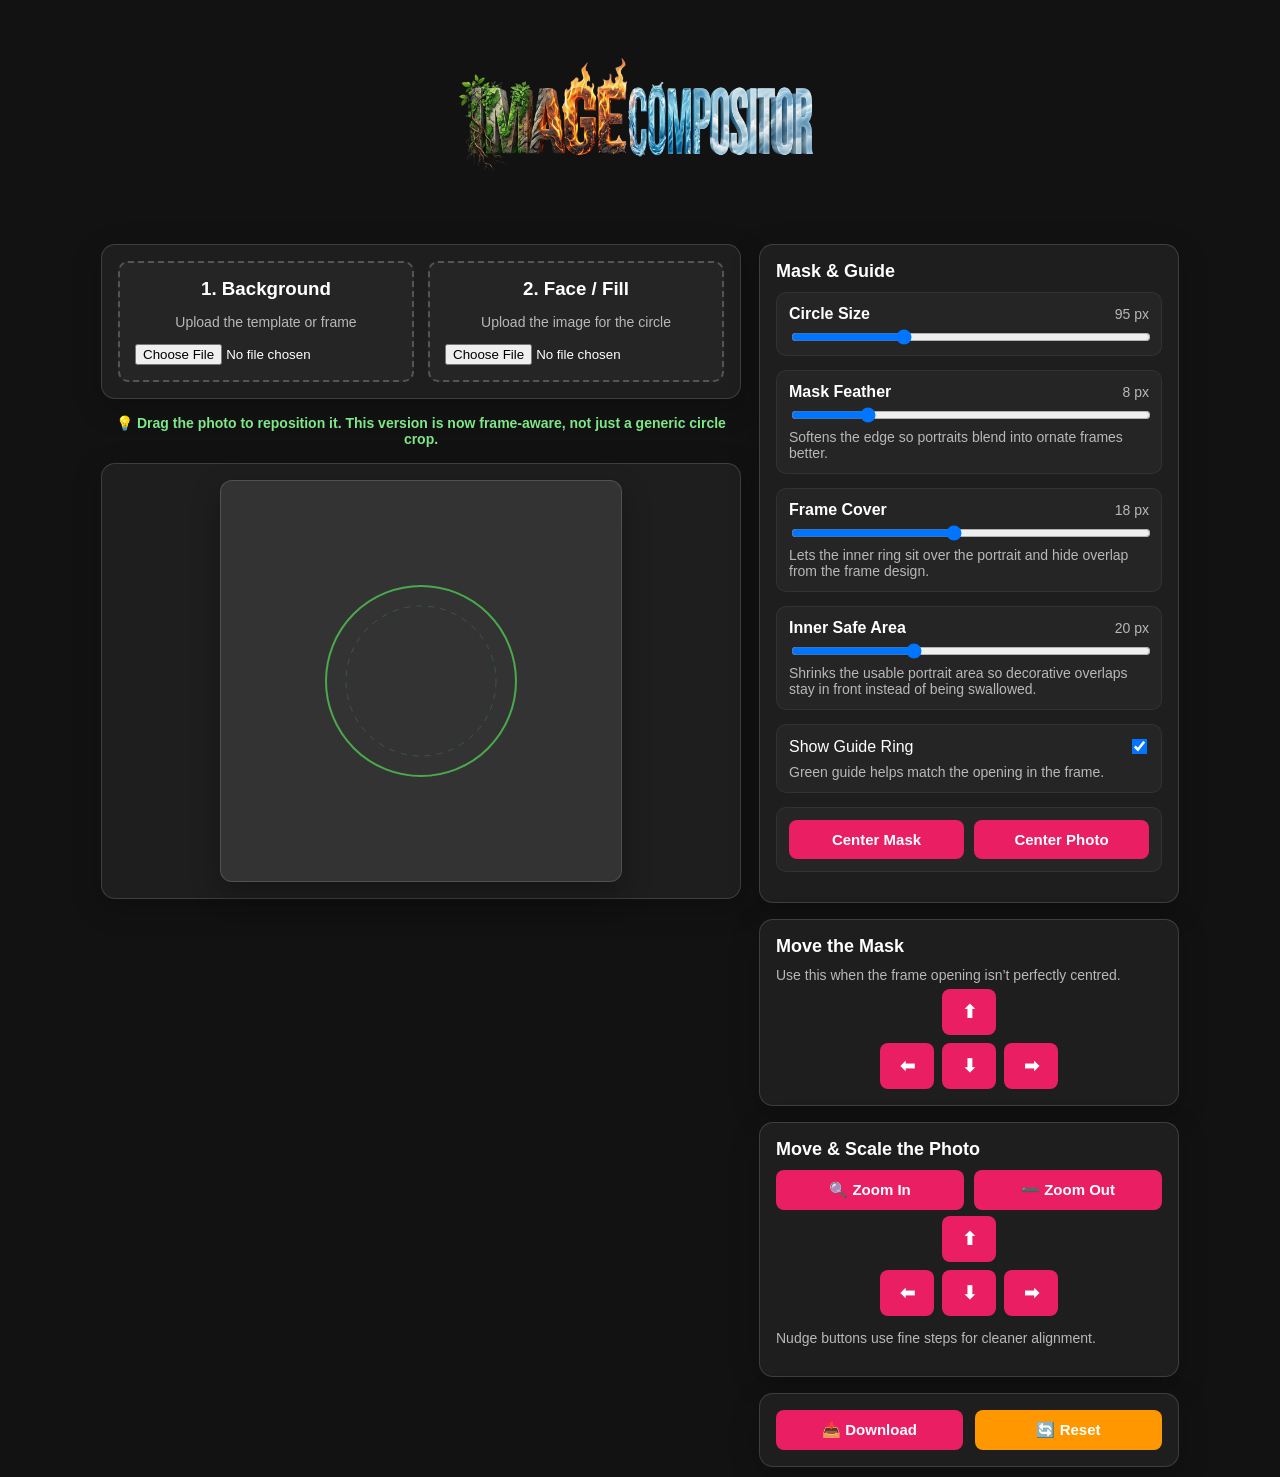
==== index.html @ a96f0858 "Add inner safe area control for decorative frame overlap" ====
<!DOCTYPE html>
<html lang="en">
<head>
    <meta charset="UTF-8">
    <meta name="viewport" content="width=device-width, initial-scale=1.0, maximum-scale=1.0, user-scalable=no">
    <title>Image Compositor</title>

    <link rel="manifest" href="manifest.json">
    <meta name="theme-color" content="#121212">
    <link rel="apple-touch-icon" href="logo.png">

    <style>
        :root {
            --bg: #121212;
            --panel: #1e1e1e;
            --panel-2: #252525;
            --text: #ffffff;
            --muted: #b8b8b8;
            --accent: #e91e63;
            --accent-2: #ff9800;
            --line: rgba(255,255,255,0.14);
            --guide: rgba(76, 175, 80, 0.95);
            --guide-soft: rgba(76, 175, 80, 0.35);
        }

        * { box-sizing: border-box; }

        body {
            background-color: var(--bg);
            color: var(--text);
            display: flex;
            flex-direction: column;
            align-items: center;
            margin: 10px;
            font-family: Arial, sans-serif;
            overflow-x: hidden;
        }

        .logo {
            width: 90%;
            max-width: 400px;
            margin-bottom: 16px;
        }

        .container {
            display: flex;
            justify-content: center;
            flex-wrap: wrap;
            width: 100%;
            max-width: 1100px;
            gap: 18px;
            align-items: flex-start;
        }

        .left-column,
        .right-column {
            display: flex;
            flex-direction: column;
            gap: 16px;
            width: 100%;
        }

        .left-column { max-width: 640px; }
        .right-column { max-width: 420px; }

        .panel {
            background: var(--panel);
            border: 1px solid var(--line);
            border-radius: 14px;
            padding: 16px;
            width: 100%;
            box-shadow: 0 8px 30px rgba(0,0,0,0.22);
        }

        .upload-grid {
            display: grid;
            grid-template-columns: 1fr;
            gap: 14px;
        }

        @media (min-width: 700px) {
            .upload-grid {
                grid-template-columns: 1fr 1fr;
            }
        }

        .upload-box {
            border: 2px dashed rgba(255,255,255,0.22);
            padding: 15px;
            text-align: center;
            background-color: var(--panel-2);
            border-radius: 10px;
        }

        .upload-box h3 { margin: 0 0 8px; }

        .upload-box p,
        .helper,
        .value-label,
        .status-line {
            font-size: 14px;
            color: var(--muted);
        }

        .tip {
            color: #7ee787;
            font-size: 14px;
            font-weight: bold;
            text-align: center;
            margin: 0;
        }

        .canvas-wrap {
            display: flex;
            justify-content: center;
            align-items: center;
        }

        canvas {
            border: 1px solid rgba(255,255,255,0.15);
            background-color: #333;
            max-width: 100%;
            height: auto;
            touch-action: none;
            border-radius: 12px;
            box-shadow: 0 12px 30px rgba(0,0,0,0.3);
        }

        .section-title {
            margin: 0 0 10px;
            font-size: 18px;
        }

        .control-group {
            display: flex;
            flex-direction: column;
            gap: 8px;
            margin-bottom: 14px;
            background: var(--panel-2);
            border-radius: 10px;
            padding: 12px;
            border: 1px solid rgba(255,255,255,0.06);
        }

        .control-header {
            display: flex;
            align-items: center;
            justify-content: space-between;
            gap: 12px;
        }

        .control-header label { font-weight: bold; }

        input[type="range"] {
            width: 100%;
            height: 8px;
            background: #555;
            outline: none;
            border-radius: 4px;
        }

        button {
            background-color: var(--accent);
            color: white;
            border: none;
            padding: 11px 16px;
            cursor: pointer;
            border-radius: 8px;
            font-size: 15px;
            font-weight: bold;
            transition: background-color 0.2s, transform 0.05s;
            touch-action: manipulation;
        }

        button:hover { background-color: #d81b60; }
        button:active { transform: translateY(1px); }

        #resetBtn { background-color: var(--accent-2); }
        #resetBtn:hover { background-color: #fb8c00; }

        .button-grid {
            display: grid;
            grid-template-columns: repeat(2, minmax(0, 1fr));
            gap: 10px;
        }

        .movement-pad {
            display: flex;
            flex-direction: column;
            align-items: center;
            gap: 8px;
            margin-top: 6px;
        }

        .movement-row {
            display: flex;
            gap: 8px;
            align-items: center;
            justify-content: center;
        }

        .movement-pad button {
            min-width: 54px;
            padding: 12px 14px;
            font-size: 18px;
        }

        .small-actions {
            display: flex;
            gap: 10px;
            flex-wrap: wrap;
        }

        .small-actions button {
            flex: 1;
            min-width: 120px;
        }

        .toggle-row {
            display: flex;
            align-items: center;
            justify-content: space-between;
            gap: 12px;
        }

        .toggle-row input[type="checkbox"] { transform: scale(1.2); }

        .action-buttons {
            display: flex;
            flex-wrap: wrap;
            justify-content: center;
            gap: 12px;
            width: 100%;
        }

        .action-buttons button {
            flex: 1;
            min-width: 150px;
        }
    </style>
</head>
<body>
    <img src="logo.png" alt="Logo" class="logo" />

    <div class="container">
        <div class="left-column">
            <div class="panel">
                <div class="upload-grid">
                    <div class="upload-box">
                        <h3>1. Background</h3>
                        <p>Upload the template or frame</p>
                        <input type="file" id="templateUpload" accept="image/*" style="width: 100%;">
                    </div>
                    <div class="upload-box">
                        <h3>2. Face / Fill</h3>
                        <p>Upload the image for the circle</p>
                        <input type="file" id="overlayUpload" accept="image/*" style="width: 100%;">
                    </div>
                </div>
            </div>

            <p class="tip">💡 Drag the photo to reposition it. This version is now frame-aware, not just a generic circle crop.</p>

            <div class="panel canvas-wrap">
                <canvas id="imageCanvas" width="400" height="400"></canvas>
            </div>
        </div>

        <div class="right-column">
            <div class="panel">
                <h2 class="section-title">Mask & Guide</h2>

                <div class="control-group">
                    <div class="control-header">
                        <label for="maskRadiusSlider">Circle Size</label>
                        <span class="value-label" id="maskRadiusValue">95 px</span>
                    </div>
                    <input type="range" id="maskRadiusSlider" min="40" max="220" value="95">
                </div>

                <div class="control-group">
                    <div class="control-header">
                        <label for="featherSlider">Mask Feather</label>
                        <span class="value-label" id="featherValue">8 px</span>
                    </div>
                    <input type="range" id="featherSlider" min="0" max="40" value="8">
                    <div class="helper">Softens the edge so portraits blend into ornate frames better.</div>
                </div>

                <div class="control-group">
                    <div class="control-header">
                        <label for="frameInsetSlider">Frame Cover</label>
                        <span class="value-label" id="frameInsetValue">18 px</span>
                    </div>
                    <input type="range" id="frameInsetSlider" min="0" max="40" value="18">
                    <div class="helper">Lets the inner ring sit over the portrait and hide overlap from the frame design.</div>
                </div>

                <div class="control-group">
                    <div class="control-header">
                        <label for="safeInsetSlider">Inner Safe Area</label>
                        <span class="value-label" id="safeInsetValue">20 px</span>
                    </div>
                    <input type="range" id="safeInsetSlider" min="0" max="60" value="20">
                    <div class="helper">Shrinks the usable portrait area so decorative overlaps stay in front instead of being swallowed.</div>
                </div>

                <div class="control-group">
                    <div class="toggle-row">
                        <label for="showGuideToggle">Show Guide Ring</label>
                        <input type="checkbox" id="showGuideToggle" checked>
                    </div>
                    <div class="helper">Green guide helps match the opening in the frame.</div>
                </div>

                <div class="control-group">
                    <div class="small-actions">
                        <button id="centerMaskBtn">Center Mask</button>
                        <button id="centerImageBtn">Center Photo</button>
                    </div>
                </div>
            </div>

            <div class="panel">
                <h2 class="section-title">Move the Mask</h2>
                <div class="helper">Use this when the frame opening isn’t perfectly centred.</div>
                <div class="movement-pad">
                    <button data-mask-move="up">⬆</button>
                    <div class="movement-row">
                        <button data-mask-move="left">⬅</button>
                        <button data-mask-move="down">⬇</button>
                        <button data-mask-move="right">➡</button>
                    </div>
                </div>
            </div>

            <div class="panel">
                <h2 class="section-title">Move & Scale the Photo</h2>
                <div class="button-grid">
                    <button id="zoomInBtn">🔍 Zoom In</button>
                    <button id="zoomOutBtn">➖ Zoom Out</button>
                </div>
                <div class="movement-pad">
                    <button data-image-move="up">⬆</button>
                    <div class="movement-row">
                        <button data-image-move="left">⬅</button>
                        <button data-image-move="down">⬇</button>
                        <button data-image-move="right">➡</button>
                    </div>
                </div>
                <p class="status-line">Nudge buttons use fine steps for cleaner alignment.</p>
            </div>

            <div class="panel">
                <div class="action-buttons">
                    <button id="downloadBtn">📥 Download</button>
                    <button id="resetBtn">🔄 Reset</button>
                </div>
            </div>
        </div>
    </div>

    <script>
        const canvas = document.getElementById('imageCanvas');
        const context = canvas.getContext('2d');

        const templateUpload = document.getElementById('templateUpload');
        const overlayUpload = document.getElementById('overlayUpload');
        const downloadBtn = document.getElementById('downloadBtn');
        const resetBtn = document.getElementById('resetBtn');
        const zoomInBtn = document.getElementById('zoomInBtn');
        const zoomOutBtn = document.getElementById('zoomOutBtn');
        const maskRadiusSlider = document.getElementById('maskRadiusSlider');
        const featherSlider = document.getElementById('featherSlider');
        const frameInsetSlider = document.getElementById('frameInsetSlider');
        const safeInsetSlider = document.getElementById('safeInsetSlider');
        const showGuideToggle = document.getElementById('showGuideToggle');
        const centerMaskBtn = document.getElementById('centerMaskBtn');
        const centerImageBtn = document.getElementById('centerImageBtn');
        const maskRadiusValue = document.getElementById('maskRadiusValue');
        const featherValue = document.getElementById('featherValue');
        const frameInsetValue = document.getElementById('frameInsetValue');
        const safeInsetValue = document.getElementById('safeInsetValue');

        let templateImg = null;
        let overlayImg = null;
        let overlayPosition = { x: 0, y: 0 };
        let overlayScale = 1;
        let maskRadius = 95;
        let featherAmount = 8;
        let frameOverlayInset = 18;
        let safeInset = 20;
        let showGuide = true;
        let maskCenter = { x: canvas.width / 2, y: canvas.height / 2 };

        let isDraggingImage = false;
        let dragStartX = 0;
        let dragStartY = 0;

        const FINE_STEP = 4;
        const LARGE_STEP = 12;
        const MASK_STEP = 3;

        templateUpload.addEventListener('change', handleTemplateUpload);
        overlayUpload.addEventListener('change', handleOverlayUpload);
        downloadBtn.addEventListener('click', downloadImage);
        resetBtn.addEventListener('click', resetCanvas);
        zoomInBtn.addEventListener('click', () => zoomImage(1.06));
        zoomOutBtn.addEventListener('click', () => zoomImage(0.94));

        maskRadiusSlider.addEventListener('input', (e) => {
            maskRadius = parseInt(e.target.value, 10);
            updateReadouts();
            drawCanvas();
        });

        featherSlider.addEventListener('input', (e) => {
            featherAmount = parseInt(e.target.value, 10);
            updateReadouts();
            drawCanvas();
        });

        frameInsetSlider.addEventListener('input', (e) => {
            frameOverlayInset = parseInt(e.target.value, 10);
            updateReadouts();
            drawCanvas();
        });

        safeInsetSlider.addEventListener('input', (e) => {
            safeInset = parseInt(e.target.value, 10);
            updateReadouts();
            drawCanvas();
        });

        showGuideToggle.addEventListener('change', (e) => {
            showGuide = e.target.checked;
            drawCanvas();
        });

        centerMaskBtn.addEventListener('click', () => {
            maskCenter = { x: canvas.width / 2, y: canvas.height / 2 };
            drawCanvas();
        });

        centerImageBtn.addEventListener('click', centerOverlayImage);

        document.querySelectorAll('[data-image-move]').forEach((button) => {
            button.addEventListener('click', (e) => {
                const size = e.shiftKey ? LARGE_STEP : FINE_STEP;
                const direction = button.dataset.imageMove;
                moveByDirection(direction, size, false);
            });
        });

        document.querySelectorAll('[data-mask-move]').forEach((button) => {
            button.addEventListener('click', () => {
                const direction = button.dataset.maskMove;
                moveByDirection(direction, MASK_STEP, true);
            });
        });

        function updateReadouts() {
            maskRadiusValue.textContent = `${maskRadius} px`;
            featherValue.textContent = `${featherAmount} px`;
            frameInsetValue.textContent = `${frameOverlayInset} px`;
            safeInsetValue.textContent = `${safeInset} px`;
        }

        function handleTemplateUpload(event) {
            const file = event.target.files[0];
            if (!file) return;
            templateImg = new Image();
            templateImg.onload = () => {
                drawCanvas();
            };
            templateImg.src = URL.createObjectURL(file);
        }

        function handleOverlayUpload(event) {
            const file = event.target.files[0];
            if (!file) return;
            overlayImg = new Image();
            overlayImg.onload = () => {
                const minDimension = Math.min(overlayImg.width, overlayImg.height);
                const usableRadius = Math.max(10, maskRadius - safeInset);
                overlayScale = ((usableRadius * 2) / minDimension) * 0.92;
                centerOverlayImage();
                drawCanvas();
            };
            overlayImg.src = URL.createObjectURL(file);
        }

        function centerOverlayImage() {
            if (!overlayImg) return;
            overlayPosition.x = maskCenter.x - (overlayImg.width * overlayScale) / 2;
            overlayPosition.y = maskCenter.y - (overlayImg.height * overlayScale) / 2;
            drawCanvas();
        }

        function drawCanvas() {
            context.clearRect(0, 0, canvas.width, canvas.height);

            if (templateImg) {
                context.drawImage(templateImg, 0, 0, canvas.width, canvas.height);
            }

            if (overlayImg) {
                drawMaskedOverlay();
                if (templateImg && frameOverlayInset > 0) {
                    redrawFrameAbovePortrait();
                }
            }

            if (showGuide) {
                drawGuideRing();
            }
        }

        function drawMaskedOverlay() {
            const offscreen = document.createElement('canvas');
            offscreen.width = canvas.width;
            offscreen.height = canvas.height;
            const offCtx = offscreen.getContext('2d');

            const usableRadius = Math.max(10, maskRadius - safeInset);

            offCtx.save();
            offCtx.beginPath();
            offCtx.arc(maskCenter.x, maskCenter.y, usableRadius, 0, Math.PI * 2);
            offCtx.clip();
            offCtx.drawImage(
                overlayImg,
                overlayPosition.x,
                overlayPosition.y,
                overlayImg.width * overlayScale,
                overlayImg.height * overlayScale
            );
            offCtx.restore();

            if (featherAmount > 0) {
                const maskCanvas = document.createElement('canvas');
                maskCanvas.width = canvas.width;
                maskCanvas.height = canvas.height;
                const maskCtx = maskCanvas.getContext('2d');
                const featherRadius = Math.max(10, maskRadius - safeInset);
                const featherStart = Math.max(0, featherRadius - featherAmount);
                const gradient = maskCtx.createRadialGradient(
                    maskCenter.x,
                    maskCenter.y,
                    featherStart,
                    maskCenter.x,
                    maskCenter.y,
                    featherRadius
                );
                gradient.addColorStop(0, 'rgba(0,0,0,1)');
                gradient.addColorStop(1, 'rgba(0,0,0,0)');
                maskCtx.fillStyle = gradient;
                maskCtx.beginPath();
                maskCtx.arc(maskCenter.x, maskCenter.y, featherRadius, 0, Math.PI * 2);
                maskCtx.fill();

                offCtx.globalCompositeOperation = 'destination-in';
                offCtx.drawImage(maskCanvas, 0, 0);
                offCtx.globalCompositeOperation = 'source-over';
            }

            context.drawImage(offscreen, 0, 0, canvas.width, canvas.height);
        }

        function redrawFrameAbovePortrait() {
            const innerRadius = Math.max(1, maskRadius - frameOverlayInset);
            context.save();
            context.beginPath();
            context.arc(maskCenter.x, maskCenter.y, innerRadius, 0, Math.PI * 2);
            context.clip();
            context.drawImage(templateImg, 0, 0, canvas.width, canvas.height);
            context.restore();
        }

        function drawGuideRing() {
            context.save();
            const usableRadius = Math.max(10, maskRadius - safeInset);

            context.beginPath();
            context.arc(maskCenter.x, maskCenter.y, maskRadius, 0, Math.PI * 2);
            context.strokeStyle = 'rgba(76, 175, 80, 0.95)';
            context.lineWidth = 2;
            context.stroke();

            context.beginPath();
            context.arc(maskCenter.x, maskCenter.y, usableRadius, 0, Math.PI * 2);
            context.strokeStyle = 'rgba(76, 175, 80, 0.3)';
            context.lineWidth = 1;
            context.setLineDash([6, 6]);
            context.stroke();
            context.setLineDash([]);
            context.restore();
        }

        function moveByDirection(direction, step, moveMask = false) {
            const target = moveMask ? maskCenter : overlayPosition;
            if (!moveMask && !overlayImg) return;

            if (direction === 'up') target.y -= step;
            if (direction === 'down') target.y += step;
            if (direction === 'left') target.x -= step;
            if (direction === 'right') target.x += step;

            drawCanvas();
        }

        function zoomImage(factor) {
            if (!overlayImg) return;
            overlayPosition.x = maskCenter.x - (maskCenter.x - overlayPosition.x) * factor;
            overlayPosition.y = maskCenter.y - (maskCenter.y - overlayPosition.y) * factor;
            overlayScale *= factor;
            drawCanvas();
        }

        function downloadImage() {
            if (!templateImg && !overlayImg) {
                alert('Nothing to download yet!');
                return;
            }
            drawCanvas();
            const link = document.createElement('a');
            link.download = 'composed-image.png';
            link.href = canvas.toDataURL('image/png');
            link.click();
        }

        function resetCanvas() {
            context.clearRect(0, 0, canvas.width, canvas.height);
            templateUpload.value = '';
            overlayUpload.value = '';
            templateImg = null;
            overlayImg = null;
            overlayPosition = { x: 0, y: 0 };
            overlayScale = 1;
            maskRadius = 95;
            featherAmount = 8;
            frameOverlayInset = 18;
            safeInset = 20;
            showGuide = true;
            maskCenter = { x: canvas.width / 2, y: canvas.height / 2 };
            isDraggingImage = false;
            maskRadiusSlider.value = 95;
            featherSlider.value = 8;
            frameInsetSlider.value = 18;
            safeInsetSlider.value = 20;
            showGuideToggle.checked = true;
            updateReadouts();
            drawCanvas();
        }

        function getPointerPos(e) {
            const rect = canvas.getBoundingClientRect();
            const scaleX = canvas.width / rect.width;
            const scaleY = canvas.height / rect.height;

            let clientX = e.clientX;
            let clientY = e.clientY;

            if (e.touches && e.touches.length > 0) {
                clientX = e.touches[0].clientX;
                clientY = e.touches[0].clientY;
            }

            return {
                x: (clientX - rect.left) * scaleX,
                y: (clientY - rect.top) * scaleY
            };
        }

        function handleDragStart(e) {
            if (!overlayImg) return;
            isDraggingImage = true;
            const pos = getPointerPos(e);
            dragStartX = pos.x;
            dragStartY = pos.y;
            e.preventDefault();
        }

        function handleDragMove(e) {
            if (!isDraggingImage || !overlayImg) return;
            const pos = getPointerPos(e);
            const dx = pos.x - dragStartX;
            const dy = pos.y - dragStartY;

            overlayPosition.x += dx;
            overlayPosition.y += dy;

            dragStartX = pos.x;
            dragStartY = pos.y;

            drawCanvas();
            e.preventDefault();
        }

        function handleDragEnd() {
            isDraggingImage = false;
        }

        canvas.addEventListener('mousedown', handleDragStart);
        window.addEventListener('mousemove', handleDragMove);
        window.addEventListener('mouseup', handleDragEnd);
        canvas.addEventListener('touchstart', handleDragStart, { passive: false });
        window.addEventListener('touchmove', handleDragMove, { passive: false });
        window.addEventListener('touchend', handleDragEnd);

        if ('serviceWorker' in navigator) {
            window.addEventListener('load', () => {
                navigator.serviceWorker.register('sw.js').catch(() => {});
            });
        }

        updateReadouts();
        drawCanvas();
    </script>
</body>
</html>
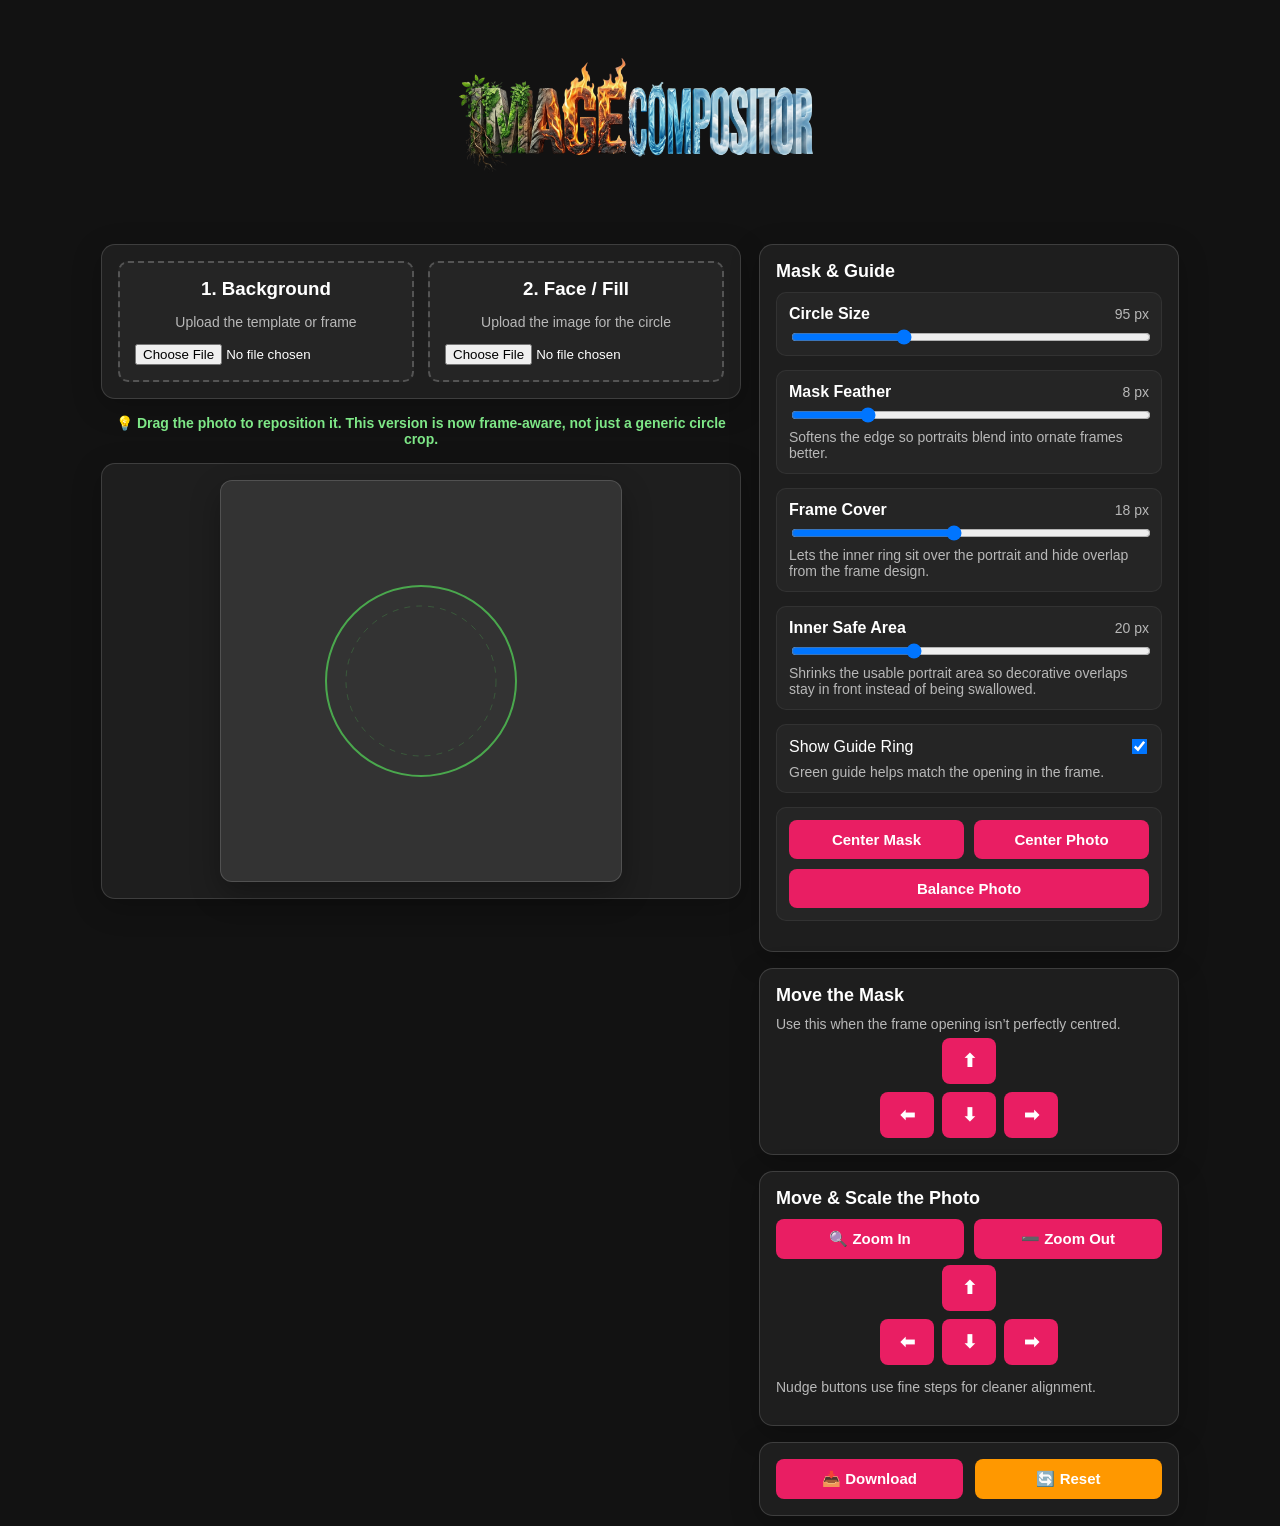
==== commit d27b1658: "Add balance photo control for inner opening alignment" ====
--- a/index.html
+++ b/index.html
@@ -317,6 +317,7 @@
                     <div class="small-actions">
                         <button id="centerMaskBtn">Center Mask</button>
                         <button id="centerImageBtn">Center Photo</button>
+                        <button id="balancePhotoBtn">Balance Photo</button>
                     </div>
                 </div>
             </div>
@@ -377,6 +378,7 @@
         const showGuideToggle = document.getElementById('showGuideToggle');
         const centerMaskBtn = document.getElementById('centerMaskBtn');
         const centerImageBtn = document.getElementById('centerImageBtn');
+        const balancePhotoBtn = document.getElementById('balancePhotoBtn');
         const maskRadiusValue = document.getElementById('maskRadiusValue');
         const featherValue = document.getElementById('featherValue');
         const frameInsetValue = document.getElementById('frameInsetValue');
@@ -443,6 +445,7 @@
         });
 
         centerImageBtn.addEventListener('click', centerOverlayImage);
+        balancePhotoBtn.addEventListener('click', balanceOverlayToOpening);
 
         document.querySelectorAll('[data-image-move]').forEach((button) => {
             button.addEventListener('click', (e) => {
@@ -484,8 +487,7 @@
                 const minDimension = Math.min(overlayImg.width, overlayImg.height);
                 const usableRadius = Math.max(10, maskRadius - safeInset);
                 overlayScale = ((usableRadius * 2) / minDimension) * 0.92;
-                centerOverlayImage();
-                drawCanvas();
+                balanceOverlayToOpening();
             };
             overlayImg.src = URL.createObjectURL(file);
         }
@@ -494,6 +496,18 @@
             if (!overlayImg) return;
             overlayPosition.x = maskCenter.x - (overlayImg.width * overlayScale) / 2;
             overlayPosition.y = maskCenter.y - (overlayImg.height * overlayScale) / 2;
+            drawCanvas();
+        }
+
+        function balanceOverlayToOpening() {
+            if (!overlayImg) return;
+            const usableRadius = Math.max(10, maskRadius - safeInset);
+            const drawWidth = overlayImg.width * overlayScale;
+            const drawHeight = overlayImg.height * overlayScale;
+
+            overlayPosition.x = maskCenter.x - (drawWidth / 2);
+            overlayPosition.y = maskCenter.y - (drawHeight / 2) - Math.round(usableRadius * 0.08);
+
             drawCanvas();
         }
 
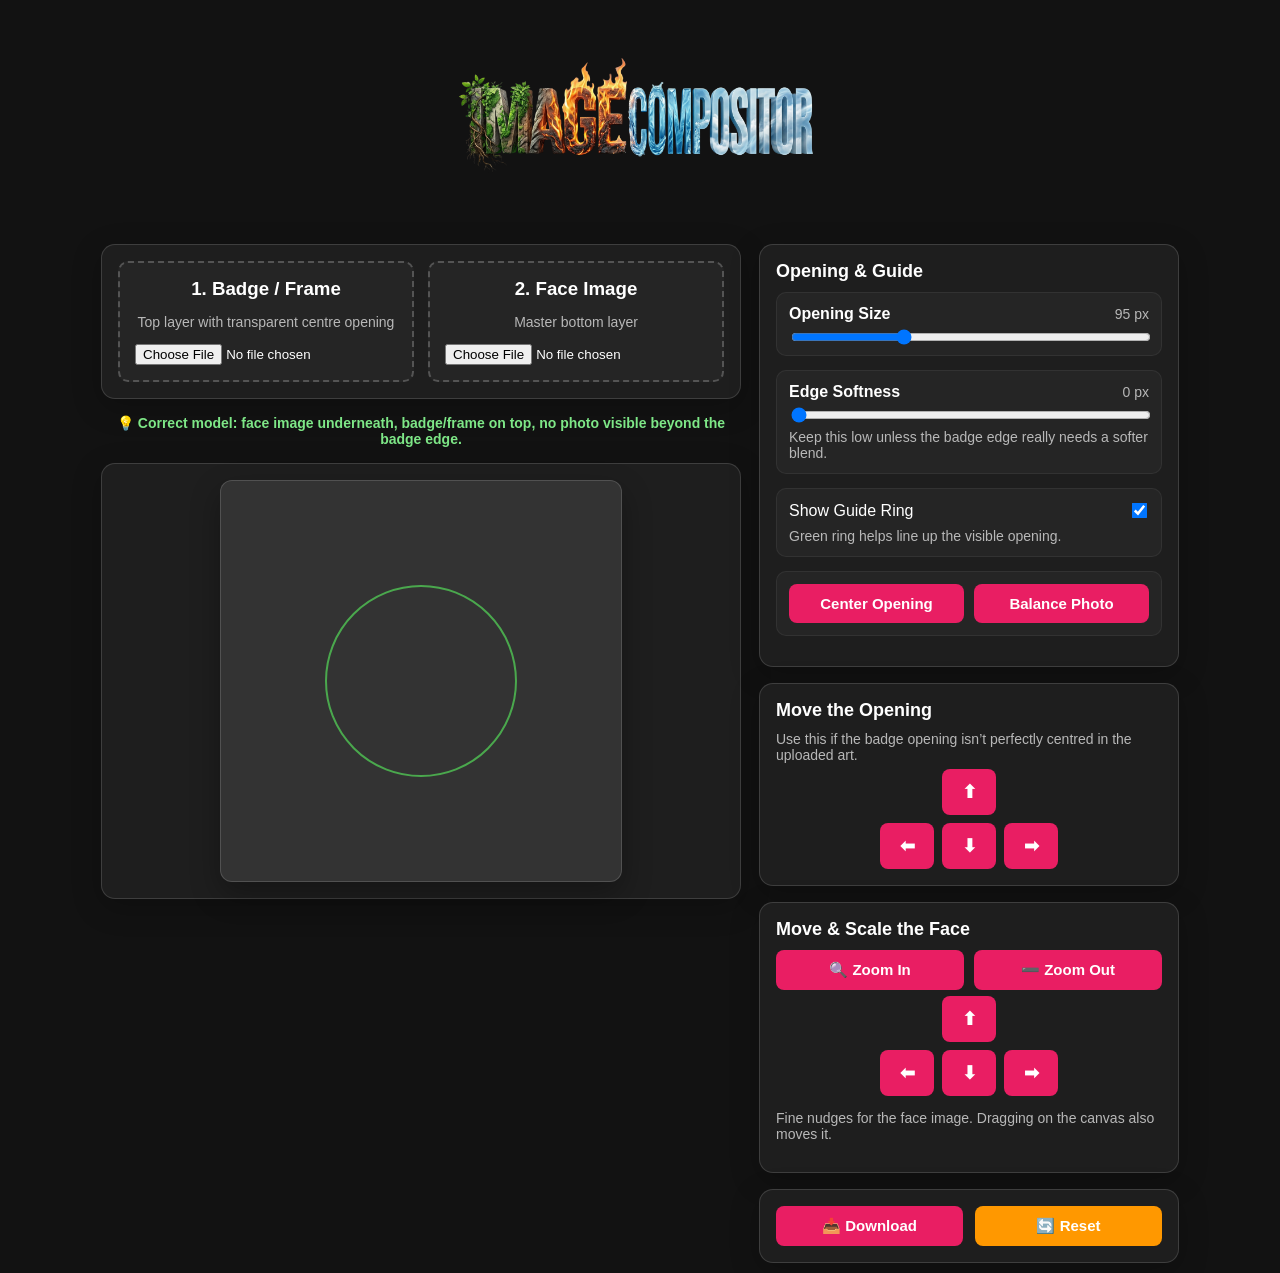
==== commit eb1fe1a9: "Rebuild Image Compositor around two-layer badge model" ====
--- a/index.html
+++ b/index.html
@@ -1,14 +1,12 @@
 <!DOCTYPE html>
 <html lang="en">
 <head>
-    <meta charset="UTF-8">
-    <meta name="viewport" content="width=device-width, initial-scale=1.0, maximum-scale=1.0, user-scalable=no">
+    <meta charset="UTF-8" />
+    <meta name="viewport" content="width=device-width, initial-scale=1.0, maximum-scale=1.0, user-scalable=no" />
     <title>Image Compositor</title>
-
-    <link rel="manifest" href="manifest.json">
-    <meta name="theme-color" content="#121212">
-    <link rel="apple-touch-icon" href="logo.png">
-
+    <link rel="manifest" href="manifest.json" />
+    <meta name="theme-color" content="#121212" />
+    <link rel="apple-touch-icon" href="logo.png" />
     <style>
         :root {
             --bg: #121212;
@@ -26,7 +24,7 @@
         * { box-sizing: border-box; }
 
         body {
-            background-color: var(--bg);
+            background: var(--bg);
             color: var(--text);
             display: flex;
             flex-direction: column;
@@ -118,7 +116,7 @@
 
         canvas {
             border: 1px solid rgba(255,255,255,0.15);
-            background-color: #333;
+            background: #333;
             max-width: 100%;
             height: auto;
             touch-action: none;
@@ -247,19 +245,19 @@
             <div class="panel">
                 <div class="upload-grid">
                     <div class="upload-box">
-                        <h3>1. Background</h3>
-                        <p>Upload the template or frame</p>
-                        <input type="file" id="templateUpload" accept="image/*" style="width: 100%;">
+                        <h3>1. Badge / Frame</h3>
+                        <p>Top layer with transparent centre opening</p>
+                        <input type="file" id="templateUpload" accept="image/*" style="width: 100%;" />
                     </div>
                     <div class="upload-box">
-                        <h3>2. Face / Fill</h3>
-                        <p>Upload the image for the circle</p>
-                        <input type="file" id="overlayUpload" accept="image/*" style="width: 100%;">
+                        <h3>2. Face Image</h3>
+                        <p>Master bottom layer</p>
+                        <input type="file" id="overlayUpload" accept="image/*" style="width: 100%;" />
                     </div>
                 </div>
             </div>
 
-            <p class="tip">💡 Drag the photo to reposition it. This version is now frame-aware, not just a generic circle crop.</p>
+            <p class="tip">💡 Correct model: face image underneath, badge/frame on top, no photo visible beyond the badge edge.</p>
 
             <div class="panel canvas-wrap">
                 <canvas id="imageCanvas" width="400" height="400"></canvas>
@@ -268,63 +266,44 @@
 
         <div class="right-column">
             <div class="panel">
-                <h2 class="section-title">Mask & Guide</h2>
+                <h2 class="section-title">Opening & Guide</h2>
 
                 <div class="control-group">
                     <div class="control-header">
-                        <label for="maskRadiusSlider">Circle Size</label>
+                        <label for="maskRadiusSlider">Opening Size</label>
                         <span class="value-label" id="maskRadiusValue">95 px</span>
                     </div>
-                    <input type="range" id="maskRadiusSlider" min="40" max="220" value="95">
+                    <input type="range" id="maskRadiusSlider" min="40" max="220" value="95" />
                 </div>
 
                 <div class="control-group">
                     <div class="control-header">
-                        <label for="featherSlider">Mask Feather</label>
-                        <span class="value-label" id="featherValue">8 px</span>
-                    </div>
-                    <input type="range" id="featherSlider" min="0" max="40" value="8">
-                    <div class="helper">Softens the edge so portraits blend into ornate frames better.</div>
-                </div>
-
-                <div class="control-group">
-                    <div class="control-header">
-                        <label for="frameInsetSlider">Frame Cover</label>
-                        <span class="value-label" id="frameInsetValue">18 px</span>
-                    </div>
-                    <input type="range" id="frameInsetSlider" min="0" max="40" value="18">
-                    <div class="helper">Lets the inner ring sit over the portrait and hide overlap from the frame design.</div>
-                </div>
-
-                <div class="control-group">
-                    <div class="control-header">
-                        <label for="safeInsetSlider">Inner Safe Area</label>
-                        <span class="value-label" id="safeInsetValue">20 px</span>
-                    </div>
-                    <input type="range" id="safeInsetSlider" min="0" max="60" value="20">
-                    <div class="helper">Shrinks the usable portrait area so decorative overlaps stay in front instead of being swallowed.</div>
+                        <label for="featherSlider">Edge Softness</label>
+                        <span class="value-label" id="featherValue">0 px</span>
+                    </div>
+                    <input type="range" id="featherSlider" min="0" max="20" value="0" />
+                    <div class="helper">Keep this low unless the badge edge really needs a softer blend.</div>
                 </div>
 
                 <div class="control-group">
                     <div class="toggle-row">
                         <label for="showGuideToggle">Show Guide Ring</label>
-                        <input type="checkbox" id="showGuideToggle" checked>
-                    </div>
-                    <div class="helper">Green guide helps match the opening in the frame.</div>
+                        <input type="checkbox" id="showGuideToggle" checked />
+                    </div>
+                    <div class="helper">Green ring helps line up the visible opening.</div>
                 </div>
 
                 <div class="control-group">
                     <div class="small-actions">
-                        <button id="centerMaskBtn">Center Mask</button>
-                        <button id="centerImageBtn">Center Photo</button>
+                        <button id="centerMaskBtn">Center Opening</button>
                         <button id="balancePhotoBtn">Balance Photo</button>
                     </div>
                 </div>
             </div>
 
             <div class="panel">
-                <h2 class="section-title">Move the Mask</h2>
-                <div class="helper">Use this when the frame opening isn’t perfectly centred.</div>
+                <h2 class="section-title">Move the Opening</h2>
+                <div class="helper">Use this if the badge opening isn’t perfectly centred in the uploaded art.</div>
                 <div class="movement-pad">
                     <button data-mask-move="up">⬆</button>
                     <div class="movement-row">
@@ -336,7 +315,7 @@
             </div>
 
             <div class="panel">
-                <h2 class="section-title">Move & Scale the Photo</h2>
+                <h2 class="section-title">Move & Scale the Face</h2>
                 <div class="button-grid">
                     <button id="zoomInBtn">🔍 Zoom In</button>
                     <button id="zoomOutBtn">➖ Zoom Out</button>
@@ -349,7 +328,7 @@
                         <button data-image-move="right">➡</button>
                     </div>
                 </div>
-                <p class="status-line">Nudge buttons use fine steps for cleaner alignment.</p>
+                <p class="status-line">Fine nudges for the face image. Dragging on the canvas also moves it.</p>
             </div>
 
             <div class="panel">
@@ -373,63 +352,44 @@
         const zoomOutBtn = document.getElementById('zoomOutBtn');
         const maskRadiusSlider = document.getElementById('maskRadiusSlider');
         const featherSlider = document.getElementById('featherSlider');
-        const frameInsetSlider = document.getElementById('frameInsetSlider');
-        const safeInsetSlider = document.getElementById('safeInsetSlider');
         const showGuideToggle = document.getElementById('showGuideToggle');
         const centerMaskBtn = document.getElementById('centerMaskBtn');
-        const centerImageBtn = document.getElementById('centerImageBtn');
         const balancePhotoBtn = document.getElementById('balancePhotoBtn');
         const maskRadiusValue = document.getElementById('maskRadiusValue');
         const featherValue = document.getElementById('featherValue');
-        const frameInsetValue = document.getElementById('frameInsetValue');
-        const safeInsetValue = document.getElementById('safeInsetValue');
-
-        let templateImg = null;
-        let overlayImg = null;
-        let overlayPosition = { x: 0, y: 0 };
-        let overlayScale = 1;
-        let maskRadius = 95;
-        let featherAmount = 8;
-        let frameOverlayInset = 18;
-        let safeInset = 20;
+
+        let badgeImg = null;
+        let faceImg = null;
+        let facePosition = { x: 0, y: 0 };
+        let faceScale = 1;
+        let openingRadius = 95;
+        let edgeSoftness = 0;
         let showGuide = true;
-        let maskCenter = { x: canvas.width / 2, y: canvas.height / 2 };
-
-        let isDraggingImage = false;
+        let openingCenter = { x: canvas.width / 2, y: canvas.height / 2 };
+
+        let isDraggingFace = false;
         let dragStartX = 0;
         let dragStartY = 0;
 
         const FINE_STEP = 4;
         const LARGE_STEP = 12;
-        const MASK_STEP = 3;
-
-        templateUpload.addEventListener('change', handleTemplateUpload);
-        overlayUpload.addEventListener('change', handleOverlayUpload);
+        const OPENING_STEP = 3;
+
+        templateUpload.addEventListener('change', handleBadgeUpload);
+        overlayUpload.addEventListener('change', handleFaceUpload);
         downloadBtn.addEventListener('click', downloadImage);
         resetBtn.addEventListener('click', resetCanvas);
-        zoomInBtn.addEventListener('click', () => zoomImage(1.06));
-        zoomOutBtn.addEventListener('click', () => zoomImage(0.94));
+        zoomInBtn.addEventListener('click', () => zoomFace(1.06));
+        zoomOutBtn.addEventListener('click', () => zoomFace(0.94));
 
         maskRadiusSlider.addEventListener('input', (e) => {
-            maskRadius = parseInt(e.target.value, 10);
+            openingRadius = parseInt(e.target.value, 10);
             updateReadouts();
             drawCanvas();
         });
 
         featherSlider.addEventListener('input', (e) => {
-            featherAmount = parseInt(e.target.value, 10);
-            updateReadouts();
-            drawCanvas();
-        });
-
-        frameInsetSlider.addEventListener('input', (e) => {
-            frameOverlayInset = parseInt(e.target.value, 10);
-            updateReadouts();
-            drawCanvas();
-        });
-
-        safeInsetSlider.addEventListener('input', (e) => {
-            safeInset = parseInt(e.target.value, 10);
+            edgeSoftness = parseInt(e.target.value, 10);
             updateReadouts();
             drawCanvas();
         });
@@ -440,12 +400,11 @@
         });
 
         centerMaskBtn.addEventListener('click', () => {
-            maskCenter = { x: canvas.width / 2, y: canvas.height / 2 };
+            openingCenter = { x: canvas.width / 2, y: canvas.height / 2 };
             drawCanvas();
         });
 
-        centerImageBtn.addEventListener('click', centerOverlayImage);
-        balancePhotoBtn.addEventListener('click', balanceOverlayToOpening);
+        balancePhotoBtn.addEventListener('click', balanceFaceToOpening);
 
         document.querySelectorAll('[data-image-move]').forEach((button) => {
             button.addEventListener('click', (e) => {
@@ -458,71 +417,55 @@
         document.querySelectorAll('[data-mask-move]').forEach((button) => {
             button.addEventListener('click', () => {
                 const direction = button.dataset.maskMove;
-                moveByDirection(direction, MASK_STEP, true);
+                moveByDirection(direction, OPENING_STEP, true);
             });
         });
 
         function updateReadouts() {
-            maskRadiusValue.textContent = `${maskRadius} px`;
-            featherValue.textContent = `${featherAmount} px`;
-            frameInsetValue.textContent = `${frameOverlayInset} px`;
-            safeInsetValue.textContent = `${safeInset} px`;
-        }
-
-        function handleTemplateUpload(event) {
+            maskRadiusValue.textContent = `${openingRadius} px`;
+            featherValue.textContent = `${edgeSoftness} px`;
+        }
+
+        function handleBadgeUpload(event) {
             const file = event.target.files[0];
             if (!file) return;
-            templateImg = new Image();
-            templateImg.onload = () => {
+            badgeImg = new Image();
+            badgeImg.onload = () => {
                 drawCanvas();
             };
-            templateImg.src = URL.createObjectURL(file);
-        }
-
-        function handleOverlayUpload(event) {
+            badgeImg.src = URL.createObjectURL(file);
+        }
+
+        function handleFaceUpload(event) {
             const file = event.target.files[0];
             if (!file) return;
-            overlayImg = new Image();
-            overlayImg.onload = () => {
-                const minDimension = Math.min(overlayImg.width, overlayImg.height);
-                const usableRadius = Math.max(10, maskRadius - safeInset);
-                overlayScale = ((usableRadius * 2) / minDimension) * 0.92;
-                balanceOverlayToOpening();
+            faceImg = new Image();
+            faceImg.onload = () => {
+                const minDimension = Math.min(faceImg.width, faceImg.height);
+                faceScale = ((openingRadius * 2) / minDimension) * 1.02;
+                balanceFaceToOpening();
             };
-            overlayImg.src = URL.createObjectURL(file);
-        }
-
-        function centerOverlayImage() {
-            if (!overlayImg) return;
-            overlayPosition.x = maskCenter.x - (overlayImg.width * overlayScale) / 2;
-            overlayPosition.y = maskCenter.y - (overlayImg.height * overlayScale) / 2;
-            drawCanvas();
-        }
-
-        function balanceOverlayToOpening() {
-            if (!overlayImg) return;
-            const usableRadius = Math.max(10, maskRadius - safeInset);
-            const drawWidth = overlayImg.width * overlayScale;
-            const drawHeight = overlayImg.height * overlayScale;
-
-            overlayPosition.x = maskCenter.x - (drawWidth / 2);
-            overlayPosition.y = maskCenter.y - (drawHeight / 2) - Math.round(usableRadius * 0.08);
-
+            faceImg.src = URL.createObjectURL(file);
+        }
+
+        function balanceFaceToOpening() {
+            if (!faceImg) return;
+            const drawWidth = faceImg.width * faceScale;
+            const drawHeight = faceImg.height * faceScale;
+            facePosition.x = openingCenter.x - (drawWidth / 2);
+            facePosition.y = openingCenter.y - (drawHeight / 2) - Math.round(openingRadius * 0.06);
             drawCanvas();
         }
 
         function drawCanvas() {
             context.clearRect(0, 0, canvas.width, canvas.height);
 
-            if (templateImg) {
-                context.drawImage(templateImg, 0, 0, canvas.width, canvas.height);
-            }
-
-            if (overlayImg) {
-                drawMaskedOverlay();
-                if (templateImg && frameOverlayInset > 0) {
-                    redrawFrameAbovePortrait();
-                }
+            if (faceImg) {
+                drawFaceLayer();
+            }
+
+            if (badgeImg) {
+                context.drawImage(badgeImg, 0, 0, canvas.width, canvas.height);
             }
 
             if (showGuide) {
@@ -530,90 +473,87 @@
             }
         }
 
-        function drawMaskedOverlay() {
+        function drawFaceLayer() {
+            const radius = Math.max(10, openingRadius);
+
+            if (edgeSoftness <= 0) {
+                context.save();
+                context.beginPath();
+                context.arc(openingCenter.x, openingCenter.y, radius, 0, Math.PI * 2);
+                context.clip();
+                context.drawImage(
+                    faceImg,
+                    facePosition.x,
+                    facePosition.y,
+                    faceImg.width * faceScale,
+                    faceImg.height * faceScale
+                );
+                context.restore();
+                return;
+            }
+
             const offscreen = document.createElement('canvas');
             offscreen.width = canvas.width;
             offscreen.height = canvas.height;
             const offCtx = offscreen.getContext('2d');
 
-            const usableRadius = Math.max(10, maskRadius - safeInset);
-
             offCtx.save();
             offCtx.beginPath();
-            offCtx.arc(maskCenter.x, maskCenter.y, usableRadius, 0, Math.PI * 2);
+            offCtx.arc(openingCenter.x, openingCenter.y, radius, 0, Math.PI * 2);
             offCtx.clip();
             offCtx.drawImage(
-                overlayImg,
-                overlayPosition.x,
-                overlayPosition.y,
-                overlayImg.width * overlayScale,
-                overlayImg.height * overlayScale
+                faceImg,
+                facePosition.x,
+                facePosition.y,
+                faceImg.width * faceScale,
+                faceImg.height * faceScale
             );
             offCtx.restore();
 
-            if (featherAmount > 0) {
-                const maskCanvas = document.createElement('canvas');
-                maskCanvas.width = canvas.width;
-                maskCanvas.height = canvas.height;
-                const maskCtx = maskCanvas.getContext('2d');
-                const featherRadius = Math.max(10, maskRadius - safeInset);
-                const featherStart = Math.max(0, featherRadius - featherAmount);
-                const gradient = maskCtx.createRadialGradient(
-                    maskCenter.x,
-                    maskCenter.y,
-                    featherStart,
-                    maskCenter.x,
-                    maskCenter.y,
-                    featherRadius
-                );
-                gradient.addColorStop(0, 'rgba(0,0,0,1)');
-                gradient.addColorStop(1, 'rgba(0,0,0,0)');
-                maskCtx.fillStyle = gradient;
-                maskCtx.beginPath();
-                maskCtx.arc(maskCenter.x, maskCenter.y, featherRadius, 0, Math.PI * 2);
-                maskCtx.fill();
-
-                offCtx.globalCompositeOperation = 'destination-in';
-                offCtx.drawImage(maskCanvas, 0, 0);
-                offCtx.globalCompositeOperation = 'source-over';
-            }
+            offCtx.globalCompositeOperation = 'destination-in';
+            const featherStart = Math.max(0, radius - edgeSoftness);
+            const gradient = offCtx.createRadialGradient(
+                openingCenter.x,
+                openingCenter.y,
+                featherStart,
+                openingCenter.x,
+                openingCenter.y,
+                radius
+            );
+            gradient.addColorStop(0, 'rgba(0,0,0,1)');
+            gradient.addColorStop(1, 'rgba(0,0,0,0)');
+            offCtx.fillStyle = gradient;
+            offCtx.beginPath();
+            offCtx.arc(openingCenter.x, openingCenter.y, radius, 0, Math.PI * 2);
+            offCtx.fill();
+            offCtx.globalCompositeOperation = 'source-over';
 
             context.drawImage(offscreen, 0, 0, canvas.width, canvas.height);
         }
 
-        function redrawFrameAbovePortrait() {
-            const innerRadius = Math.max(1, maskRadius - frameOverlayInset);
+        function drawGuideRing() {
             context.save();
             context.beginPath();
-            context.arc(maskCenter.x, maskCenter.y, innerRadius, 0, Math.PI * 2);
-            context.clip();
-            context.drawImage(templateImg, 0, 0, canvas.width, canvas.height);
-            context.restore();
-        }
-
-        function drawGuideRing() {
-            context.save();
-            const usableRadius = Math.max(10, maskRadius - safeInset);
-
-            context.beginPath();
-            context.arc(maskCenter.x, maskCenter.y, maskRadius, 0, Math.PI * 2);
+            context.arc(openingCenter.x, openingCenter.y, openingRadius, 0, Math.PI * 2);
             context.strokeStyle = 'rgba(76, 175, 80, 0.95)';
             context.lineWidth = 2;
             context.stroke();
 
-            context.beginPath();
-            context.arc(maskCenter.x, maskCenter.y, usableRadius, 0, Math.PI * 2);
-            context.strokeStyle = 'rgba(76, 175, 80, 0.3)';
-            context.lineWidth = 1;
-            context.setLineDash([6, 6]);
-            context.stroke();
-            context.setLineDash([]);
+            if (edgeSoftness > 0) {
+                context.beginPath();
+                context.arc(openingCenter.x, openingCenter.y, Math.max(4, openingRadius - edgeSoftness), 0, Math.PI * 2);
+                context.strokeStyle = 'rgba(76, 175, 80, 0.35)';
+                context.lineWidth = 1;
+                context.setLineDash([6, 6]);
+                context.stroke();
+                context.setLineDash([]);
+            }
             context.restore();
         }
 
-        function moveByDirection(direction, step, moveMask = false) {
-            const target = moveMask ? maskCenter : overlayPosition;
-            if (!moveMask && !overlayImg) return;
+        function moveByDirection(direction, step, moveOpening = false) {
+            const target = moveOpening ? openingCenter : facePosition;
+            if (!moveOpening && !faceImg) return;
 
             if (direction === 'up') target.y -= step;
             if (direction === 'down') target.y += step;
@@ -623,16 +563,16 @@
             drawCanvas();
         }
 
-        function zoomImage(factor) {
-            if (!overlayImg) return;
-            overlayPosition.x = maskCenter.x - (maskCenter.x - overlayPosition.x) * factor;
-            overlayPosition.y = maskCenter.y - (maskCenter.y - overlayPosition.y) * factor;
-            overlayScale *= factor;
+        function zoomFace(factor) {
+            if (!faceImg) return;
+            facePosition.x = openingCenter.x - (openingCenter.x - facePosition.x) * factor;
+            facePosition.y = openingCenter.y - (openingCenter.y - facePosition.y) * factor;
+            faceScale *= factor;
             drawCanvas();
         }
 
         function downloadImage() {
-            if (!templateImg && !overlayImg) {
+            if (!badgeImg && !faceImg) {
                 alert('Nothing to download yet!');
                 return;
             }
@@ -647,21 +587,17 @@
             context.clearRect(0, 0, canvas.width, canvas.height);
             templateUpload.value = '';
             overlayUpload.value = '';
-            templateImg = null;
-            overlayImg = null;
-            overlayPosition = { x: 0, y: 0 };
-            overlayScale = 1;
-            maskRadius = 95;
-            featherAmount = 8;
-            frameOverlayInset = 18;
-            safeInset = 20;
+            badgeImg = null;
+            faceImg = null;
+            facePosition = { x: 0, y: 0 };
+            faceScale = 1;
+            openingRadius = 95;
+            edgeSoftness = 0;
             showGuide = true;
-            maskCenter = { x: canvas.width / 2, y: canvas.height / 2 };
-            isDraggingImage = false;
+            openingCenter = { x: canvas.width / 2, y: canvas.height / 2 };
+            isDraggingFace = false;
             maskRadiusSlider.value = 95;
-            featherSlider.value = 8;
-            frameInsetSlider.value = 18;
-            safeInsetSlider.value = 20;
+            featherSlider.value = 0;
             showGuideToggle.checked = true;
             updateReadouts();
             drawCanvas();
@@ -687,8 +623,8 @@
         }
 
         function handleDragStart(e) {
-            if (!overlayImg) return;
-            isDraggingImage = true;
+            if (!faceImg) return;
+            isDraggingFace = true;
             const pos = getPointerPos(e);
             dragStartX = pos.x;
             dragStartY = pos.y;
@@ -696,14 +632,13 @@
         }
 
         function handleDragMove(e) {
-            if (!isDraggingImage || !overlayImg) return;
+            if (!isDraggingFace || !faceImg) return;
             const pos = getPointerPos(e);
             const dx = pos.x - dragStartX;
             const dy = pos.y - dragStartY;
 
-            overlayPosition.x += dx;
-            overlayPosition.y += dy;
-
+            facePosition.x += dx;
+            facePosition.y += dy;
             dragStartX = pos.x;
             dragStartY = pos.y;
 
@@ -712,7 +647,7 @@
         }
 
         function handleDragEnd() {
-            isDraggingImage = false;
+            isDraggingFace = false;
         }
 
         canvas.addEventListener('mousedown', handleDragStart);
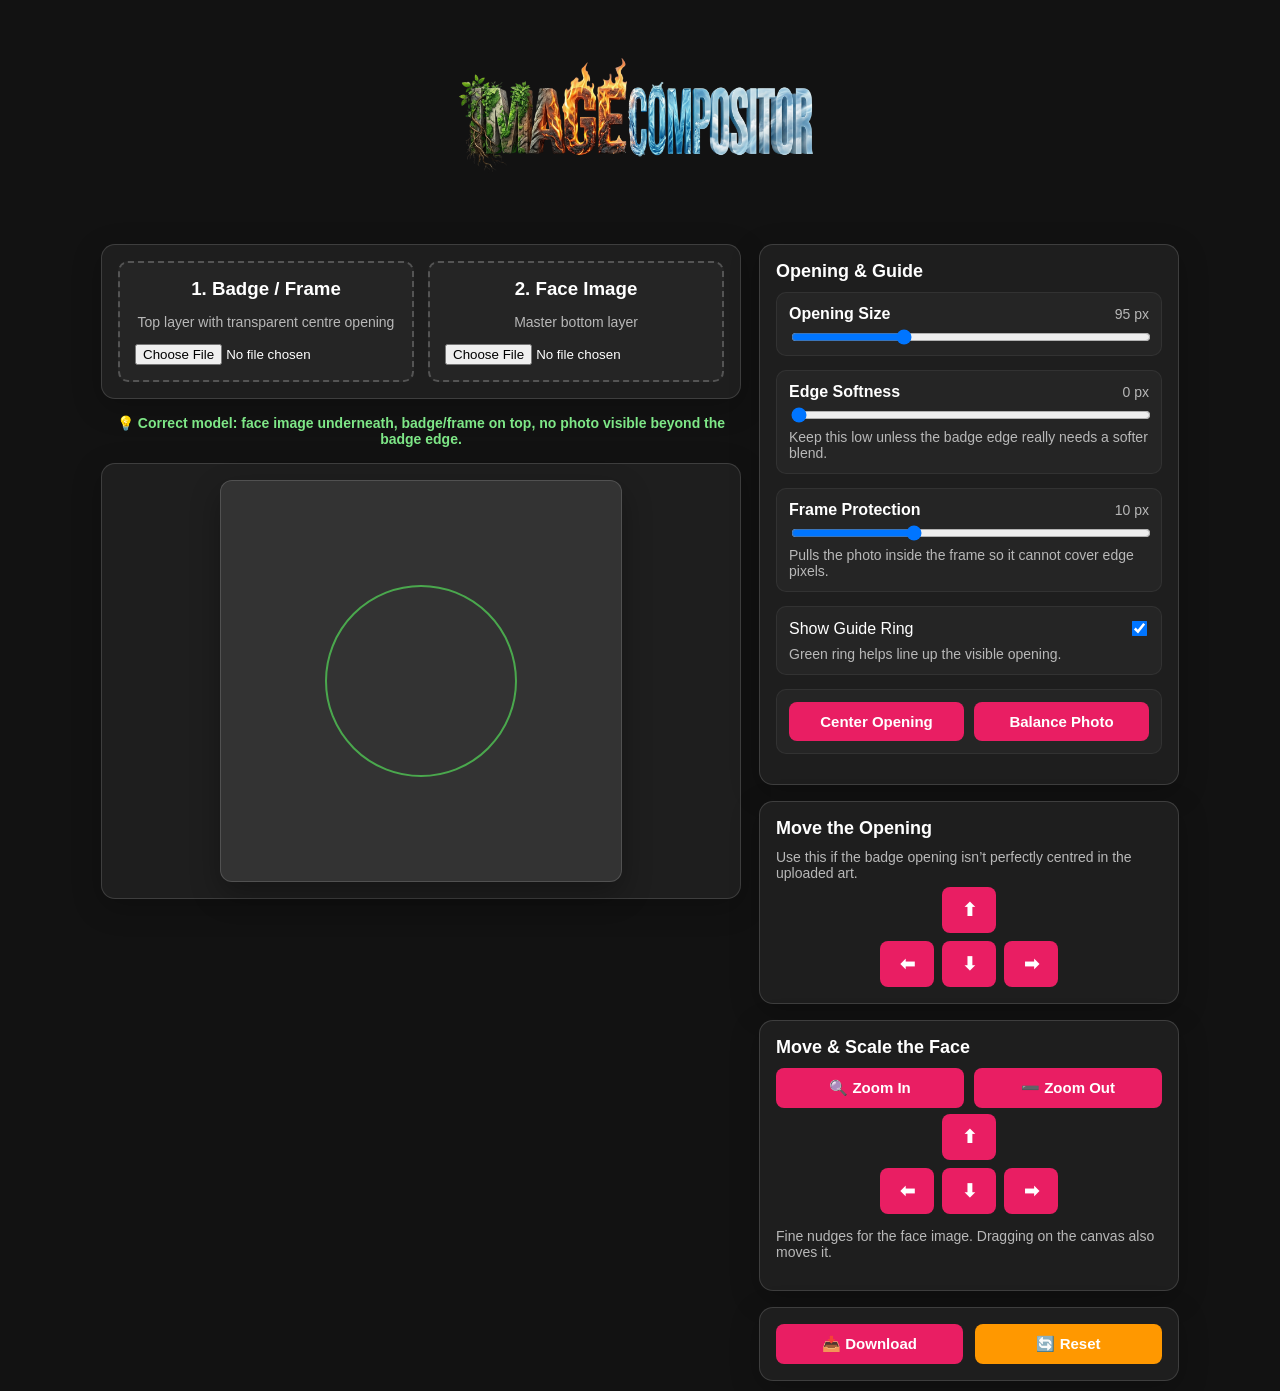
==== commit a8b93456: "Protect compositor frame pixels" ====
--- a/index.html
+++ b/index.html
@@ -286,6 +286,15 @@
                 </div>
 
                 <div class="control-group">
+                    <div class="control-header">
+                        <label for="safeEdgeSlider">Frame Protection</label>
+                        <span class="value-label" id="safeEdgeValue">10 px</span>
+                    </div>
+                    <input type="range" id="safeEdgeSlider" min="0" max="30" value="10" />
+                    <div class="helper">Pulls the photo inside the frame so it cannot cover edge pixels.</div>
+                </div>
+
+                <div class="control-group">
                     <div class="toggle-row">
                         <label for="showGuideToggle">Show Guide Ring</label>
                         <input type="checkbox" id="showGuideToggle" checked />
@@ -352,11 +361,13 @@
         const zoomOutBtn = document.getElementById('zoomOutBtn');
         const maskRadiusSlider = document.getElementById('maskRadiusSlider');
         const featherSlider = document.getElementById('featherSlider');
+        const safeEdgeSlider = document.getElementById('safeEdgeSlider');
         const showGuideToggle = document.getElementById('showGuideToggle');
         const centerMaskBtn = document.getElementById('centerMaskBtn');
         const balancePhotoBtn = document.getElementById('balancePhotoBtn');
         const maskRadiusValue = document.getElementById('maskRadiusValue');
         const featherValue = document.getElementById('featherValue');
+        const safeEdgeValue = document.getElementById('safeEdgeValue');
 
         let badgeImg = null;
         let faceImg = null;
@@ -364,6 +375,7 @@
         let faceScale = 1;
         let openingRadius = 95;
         let edgeSoftness = 0;
+        let safeEdgeInset = 10;
         let showGuide = true;
         let openingCenter = { x: canvas.width / 2, y: canvas.height / 2 };
 
@@ -390,6 +402,12 @@
 
         featherSlider.addEventListener('input', (e) => {
             edgeSoftness = parseInt(e.target.value, 10);
+            updateReadouts();
+            drawCanvas();
+        });
+
+        safeEdgeSlider.addEventListener('input', (e) => {
+            safeEdgeInset = parseInt(e.target.value, 10);
             updateReadouts();
             drawCanvas();
         });
@@ -424,6 +442,7 @@
         function updateReadouts() {
             maskRadiusValue.textContent = `${openingRadius} px`;
             featherValue.textContent = `${edgeSoftness} px`;
+            safeEdgeValue.textContent = `${safeEdgeInset} px`;
         }
 
         function handleBadgeUpload(event) {
@@ -457,7 +476,7 @@
             drawCanvas();
         }
 
-        function drawCanvas() {
+        function drawCanvas(includeGuide = true) {
             context.clearRect(0, 0, canvas.width, canvas.height);
 
             if (faceImg) {
@@ -468,29 +487,13 @@
                 context.drawImage(badgeImg, 0, 0, canvas.width, canvas.height);
             }
 
-            if (showGuide) {
+            if (showGuide && includeGuide) {
                 drawGuideRing();
             }
         }
 
         function drawFaceLayer() {
-            const radius = Math.max(10, openingRadius);
-
-            if (edgeSoftness <= 0) {
-                context.save();
-                context.beginPath();
-                context.arc(openingCenter.x, openingCenter.y, radius, 0, Math.PI * 2);
-                context.clip();
-                context.drawImage(
-                    faceImg,
-                    facePosition.x,
-                    facePosition.y,
-                    faceImg.width * faceScale,
-                    faceImg.height * faceScale
-                );
-                context.restore();
-                return;
-            }
+            const radius = Math.max(10, openingRadius - safeEdgeInset);
 
             const offscreen = document.createElement('canvas');
             offscreen.width = canvas.width;
@@ -510,22 +513,30 @@
             );
             offCtx.restore();
 
-            offCtx.globalCompositeOperation = 'destination-in';
-            const featherStart = Math.max(0, radius - edgeSoftness);
-            const gradient = offCtx.createRadialGradient(
-                openingCenter.x,
-                openingCenter.y,
-                featherStart,
-                openingCenter.x,
-                openingCenter.y,
-                radius
-            );
-            gradient.addColorStop(0, 'rgba(0,0,0,1)');
-            gradient.addColorStop(1, 'rgba(0,0,0,0)');
-            offCtx.fillStyle = gradient;
-            offCtx.beginPath();
-            offCtx.arc(openingCenter.x, openingCenter.y, radius, 0, Math.PI * 2);
-            offCtx.fill();
+            if (edgeSoftness > 0) {
+                offCtx.globalCompositeOperation = 'destination-in';
+                const featherStart = Math.max(0, radius - edgeSoftness);
+                const gradient = offCtx.createRadialGradient(
+                    openingCenter.x,
+                    openingCenter.y,
+                    featherStart,
+                    openingCenter.x,
+                    openingCenter.y,
+                    radius
+                );
+                gradient.addColorStop(0, 'rgba(0,0,0,1)');
+                gradient.addColorStop(1, 'rgba(0,0,0,0)');
+                offCtx.fillStyle = gradient;
+                offCtx.beginPath();
+                offCtx.arc(openingCenter.x, openingCenter.y, radius, 0, Math.PI * 2);
+                offCtx.fill();
+            }
+
+            if (badgeImg) {
+                offCtx.globalCompositeOperation = 'destination-out';
+                offCtx.drawImage(badgeImg, 0, 0, canvas.width, canvas.height);
+            }
+
             offCtx.globalCompositeOperation = 'source-over';
 
             context.drawImage(offscreen, 0, 0, canvas.width, canvas.height);
@@ -576,11 +587,12 @@
                 alert('Nothing to download yet!');
                 return;
             }
-            drawCanvas();
+            drawCanvas(false);
             const link = document.createElement('a');
             link.download = 'composed-image.png';
             link.href = canvas.toDataURL('image/png');
             link.click();
+            drawCanvas();
         }
 
         function resetCanvas() {
@@ -593,11 +605,13 @@
             faceScale = 1;
             openingRadius = 95;
             edgeSoftness = 0;
+            safeEdgeInset = 10;
             showGuide = true;
             openingCenter = { x: canvas.width / 2, y: canvas.height / 2 };
             isDraggingFace = false;
             maskRadiusSlider.value = 95;
             featherSlider.value = 0;
+            safeEdgeSlider.value = 10;
             showGuideToggle.checked = true;
             updateReadouts();
             drawCanvas();
@@ -667,4 +681,4 @@
         drawCanvas();
     </script>
 </body>
-</html>+</html>
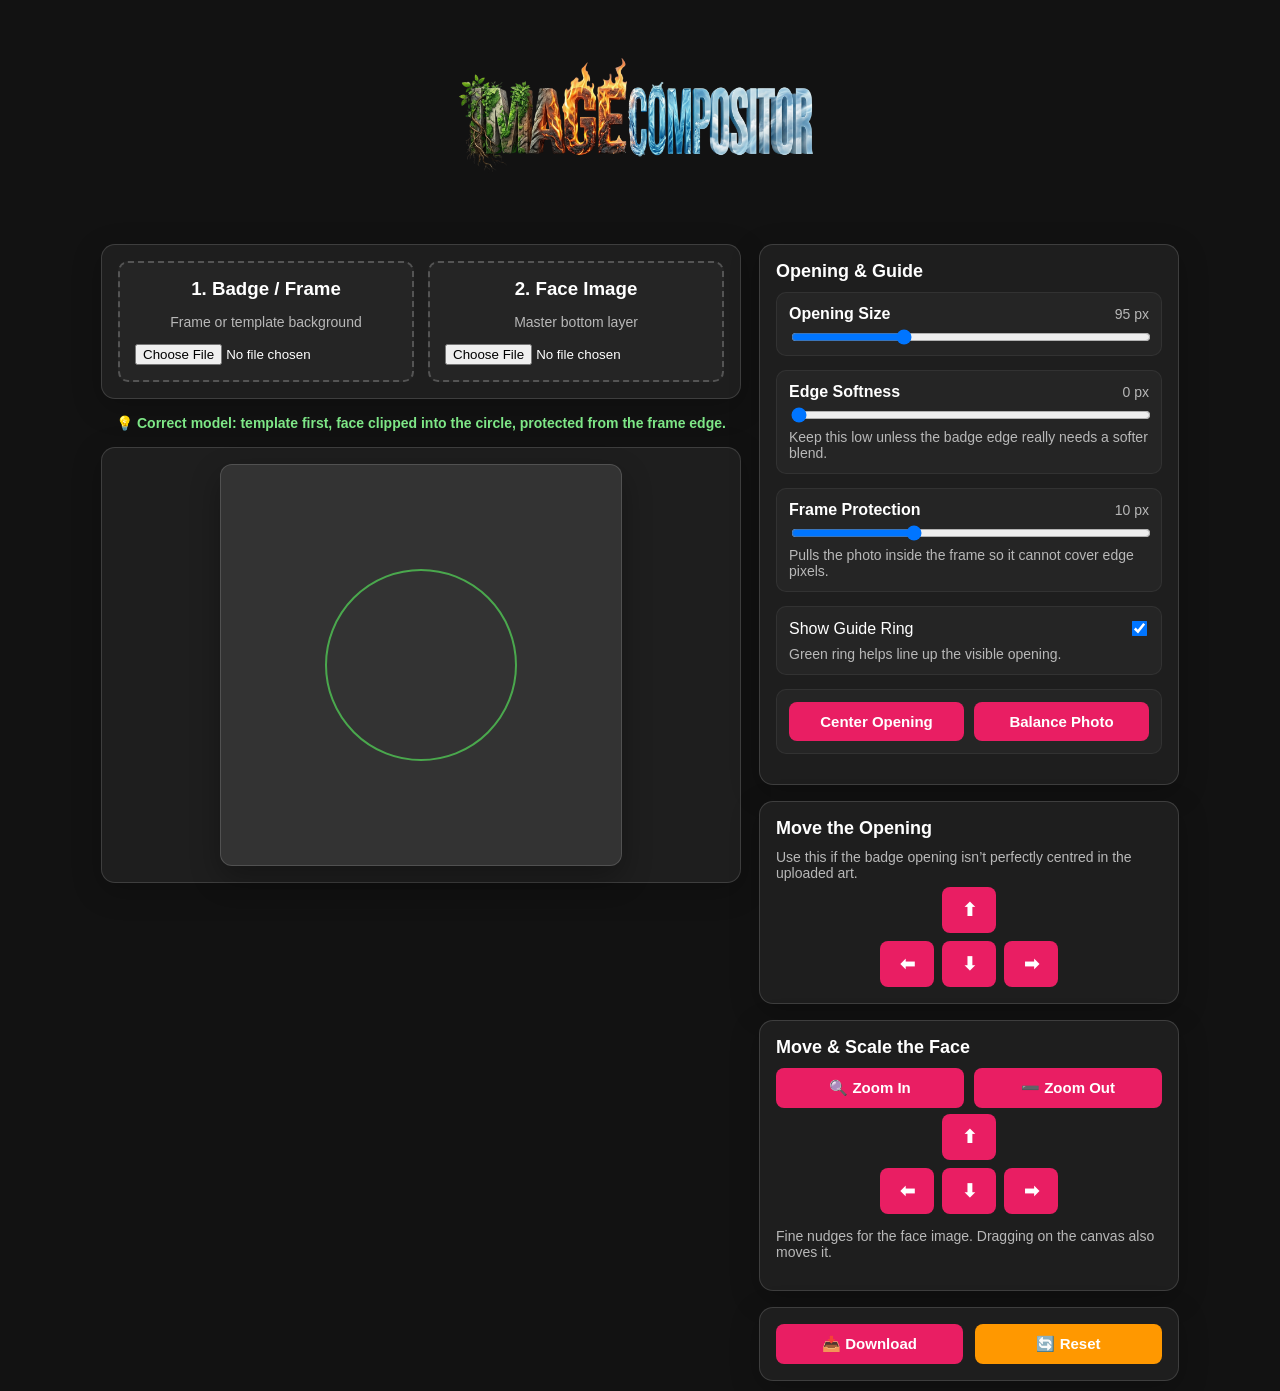
==== commit f5081a33: "Restore centre image with protected mask" ====
--- a/index.html
+++ b/index.html
@@ -246,7 +246,7 @@
                 <div class="upload-grid">
                     <div class="upload-box">
                         <h3>1. Badge / Frame</h3>
-                        <p>Top layer with transparent centre opening</p>
+                        <p>Frame or template background</p>
                         <input type="file" id="templateUpload" accept="image/*" style="width: 100%;" />
                     </div>
                     <div class="upload-box">
@@ -257,7 +257,7 @@
                 </div>
             </div>
 
-            <p class="tip">💡 Correct model: face image underneath, badge/frame on top, no photo visible beyond the badge edge.</p>
+            <p class="tip">💡 Correct model: template first, face clipped into the circle, protected from the frame edge.</p>
 
             <div class="panel canvas-wrap">
                 <canvas id="imageCanvas" width="400" height="400"></canvas>
@@ -479,12 +479,12 @@
         function drawCanvas(includeGuide = true) {
             context.clearRect(0, 0, canvas.width, canvas.height);
 
+            if (badgeImg) {
+                context.drawImage(badgeImg, 0, 0, canvas.width, canvas.height);
+            }
+
             if (faceImg) {
                 drawFaceLayer();
-            }
-
-            if (badgeImg) {
-                context.drawImage(badgeImg, 0, 0, canvas.width, canvas.height);
             }
 
             if (showGuide && includeGuide) {
@@ -530,11 +530,6 @@
                 offCtx.beginPath();
                 offCtx.arc(openingCenter.x, openingCenter.y, radius, 0, Math.PI * 2);
                 offCtx.fill();
-            }
-
-            if (badgeImg) {
-                offCtx.globalCompositeOperation = 'destination-out';
-                offCtx.drawImage(badgeImg, 0, 0, canvas.width, canvas.height);
             }
 
             offCtx.globalCompositeOperation = 'source-over';
